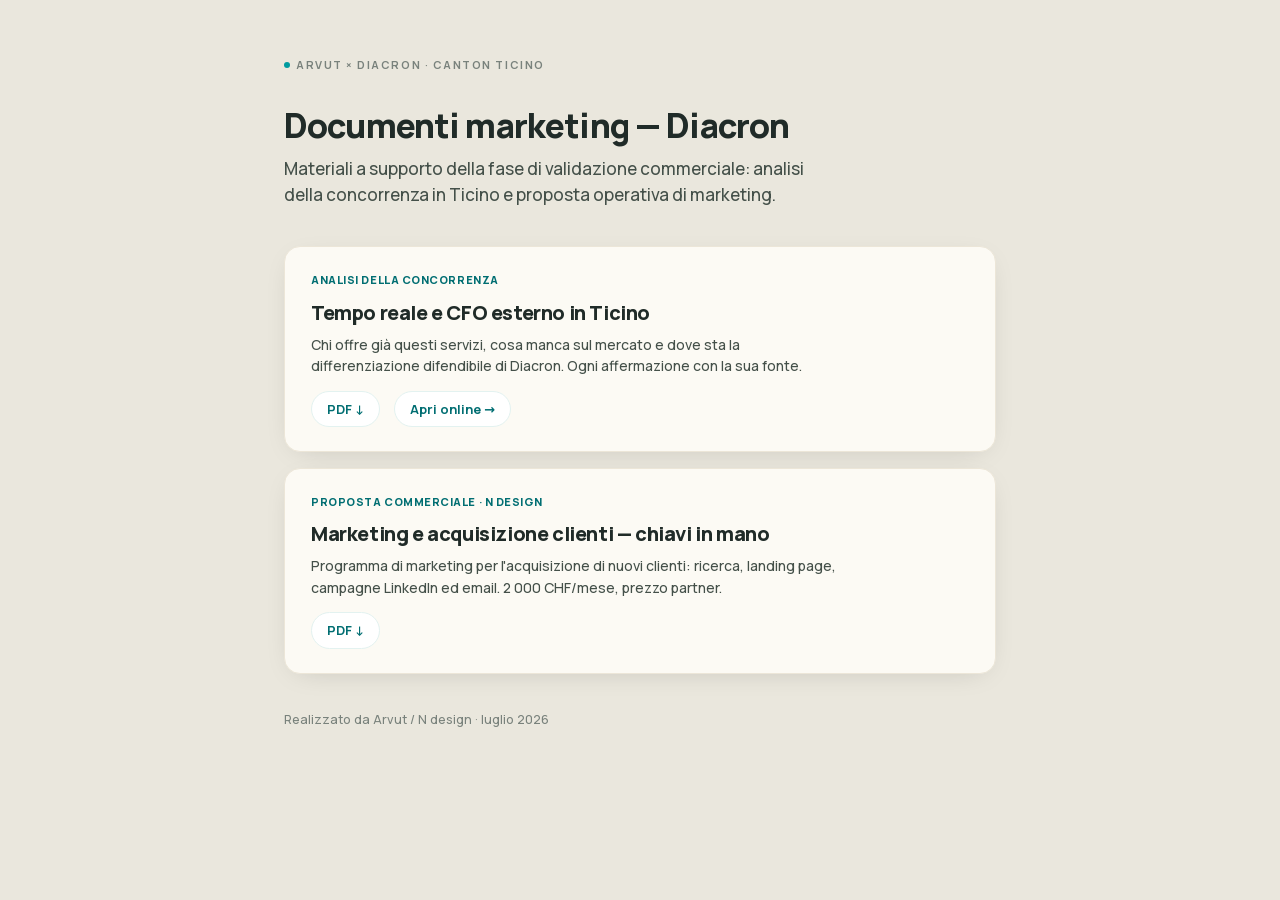
==== index.html @ ce9c9a88 "Diacron marketing docs: analisi concorrenza + proposta N design (IT)" ====
<!doctype html>
<html lang="it">
<head>
<meta charset="utf-8">
<meta name="viewport" content="width=device-width, initial-scale=1">
<title>Diacron × Arvut — Documenti marketing</title>
<style>
@import url('assets/fonts/manrope.css');
:root{--cream:#FCFAF4;--ink:#202B28;--body:#445049;--muted:#79827C;--teal:#009B9F;--teal-d:#016E72;--teal-soft:#E3F2F0;--hair:#ECE6D8}
*{box-sizing:border-box;margin:0;padding:0}
body{background:#EAE7DD;color:var(--body);font-family:"Manrope",system-ui,sans-serif;font-weight:450;line-height:1.55;-webkit-font-smoothing:antialiased}
.wrap{max-width:760px;margin:0 auto;padding:56px 24px 80px}
.rh{font-size:11px;font-weight:700;letter-spacing:.14em;text-transform:uppercase;color:var(--muted);margin-bottom:34px}
.rh .d{display:inline-block;width:6px;height:6px;border-radius:50%;background:var(--teal);vertical-align:1px;margin-right:6px}
h1{color:var(--ink);font-weight:800;font-size:34px;line-height:1.08;letter-spacing:-0.025em;margin-bottom:12px;text-wrap:balance}
.sub{font-size:17px;color:var(--body);max-width:56ch;margin-bottom:38px}
.card{display:block;background:var(--cream);border-radius:16px;padding:24px 26px;margin-bottom:16px;text-decoration:none;color:inherit;box-shadow:0 6px 30px -14px rgba(0,0,0,.22);transition:transform .15s ease,box-shadow .15s ease;border:1px solid var(--hair)}
.card:hover{transform:translateY(-2px);box-shadow:0 12px 34px -14px rgba(0,0,0,.28)}
.card .k{font-size:11px;font-weight:800;letter-spacing:.05em;text-transform:uppercase;color:var(--teal-d);margin-bottom:8px}
.card h2{color:var(--ink);font-weight:800;font-size:20px;letter-spacing:-0.02em;margin-bottom:6px}
.card p{font-size:14px;color:var(--body);max-width:60ch}
.links{margin-top:14px;display:flex;gap:14px;flex-wrap:wrap}
.links a{font-size:13px;font-weight:700;color:var(--teal-d);text-decoration:none;border:1px solid var(--teal-soft);border-radius:30px;padding:7px 15px;background:#fff}
.links a:hover{background:var(--teal-soft)}
.foot{margin-top:36px;font-size:12.5px;color:var(--muted)}
</style>
</head>
<body>
<div class="wrap">
  <div class="rh"><span class="d"></span>ARVUT × DIACRON · Canton Ticino</div>
  <h1>Documenti marketing — Diacron</h1>
  <p class="sub">Materiali a supporto della fase di validazione commerciale: analisi della concorrenza in Ticino e proposta operativa di marketing.</p>

  <div class="card">
    <div class="k">Analisi della concorrenza</div>
    <h2>Tempo reale e CFO esterno in Ticino</h2>
    <p>Chi offre già questi servizi, cosa manca sul mercato e dove sta la differenziazione difendibile di Diacron. Ogni affermazione con la sua fonte.</p>
    <div class="links">
      <a href="analisi-concorrenza-ticino.pdf">PDF ↓</a>
      <a href="analisi-concorrenza-ticino.html">Apri online →</a>
    </div>
  </div>

  <div class="card">
    <div class="k">Proposta commerciale · N design</div>
    <h2>Marketing e acquisizione clienti — chiavi in mano</h2>
    <p>Programma di marketing per l'acquisizione di nuovi clienti: ricerca, landing page, campagne LinkedIn ed email. 2 000 CHF/mese, prezzo partner.</p>
    <div class="links">
      <a href="proposta-marketing-diacron.pdf">PDF ↓</a>
    </div>
  </div>

  <div class="foot">Realizzato da Arvut / N design · luglio 2026</div>
</div>
</body>
</html>
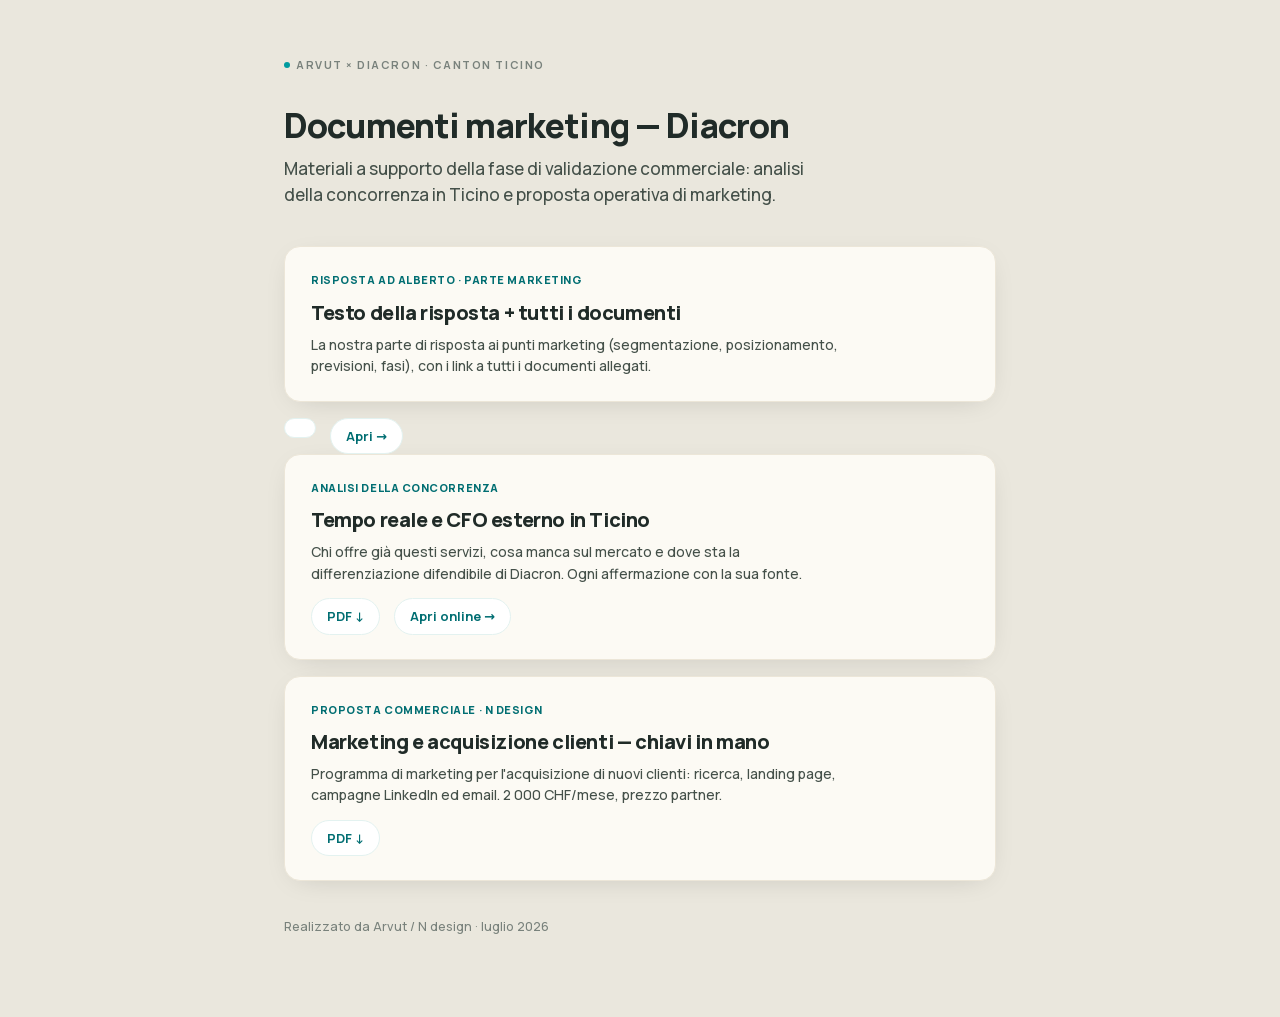
==== commit d3c3cbe4: "Aggiunta pagina risposta marketing con link ai documenti" ====
--- a/index.html
+++ b/index.html
@@ -31,6 +31,13 @@
   <h1>Documenti marketing — Diacron</h1>
   <p class="sub">Materiali a supporto della fase di validazione commerciale: analisi della concorrenza in Ticino e proposta operativa di marketing.</p>
 
+  <a class="card" href="risposta-marketing.html">
+    <div class="k">Risposta ad Alberto · parte marketing</div>
+    <h2>Testo della risposta + tutti i documenti</h2>
+    <p>La nostra parte di risposta ai punti marketing (segmentazione, posizionamento, previsioni, fasi), con i link a tutti i documenti allegati.</p>
+    <div class="links"><a href="risposta-marketing.html">Apri →</a></div>
+  </a>
+
   <div class="card">
     <div class="k">Analisi della concorrenza</div>
     <h2>Tempo reale e CFO esterno in Ticino</h2>
